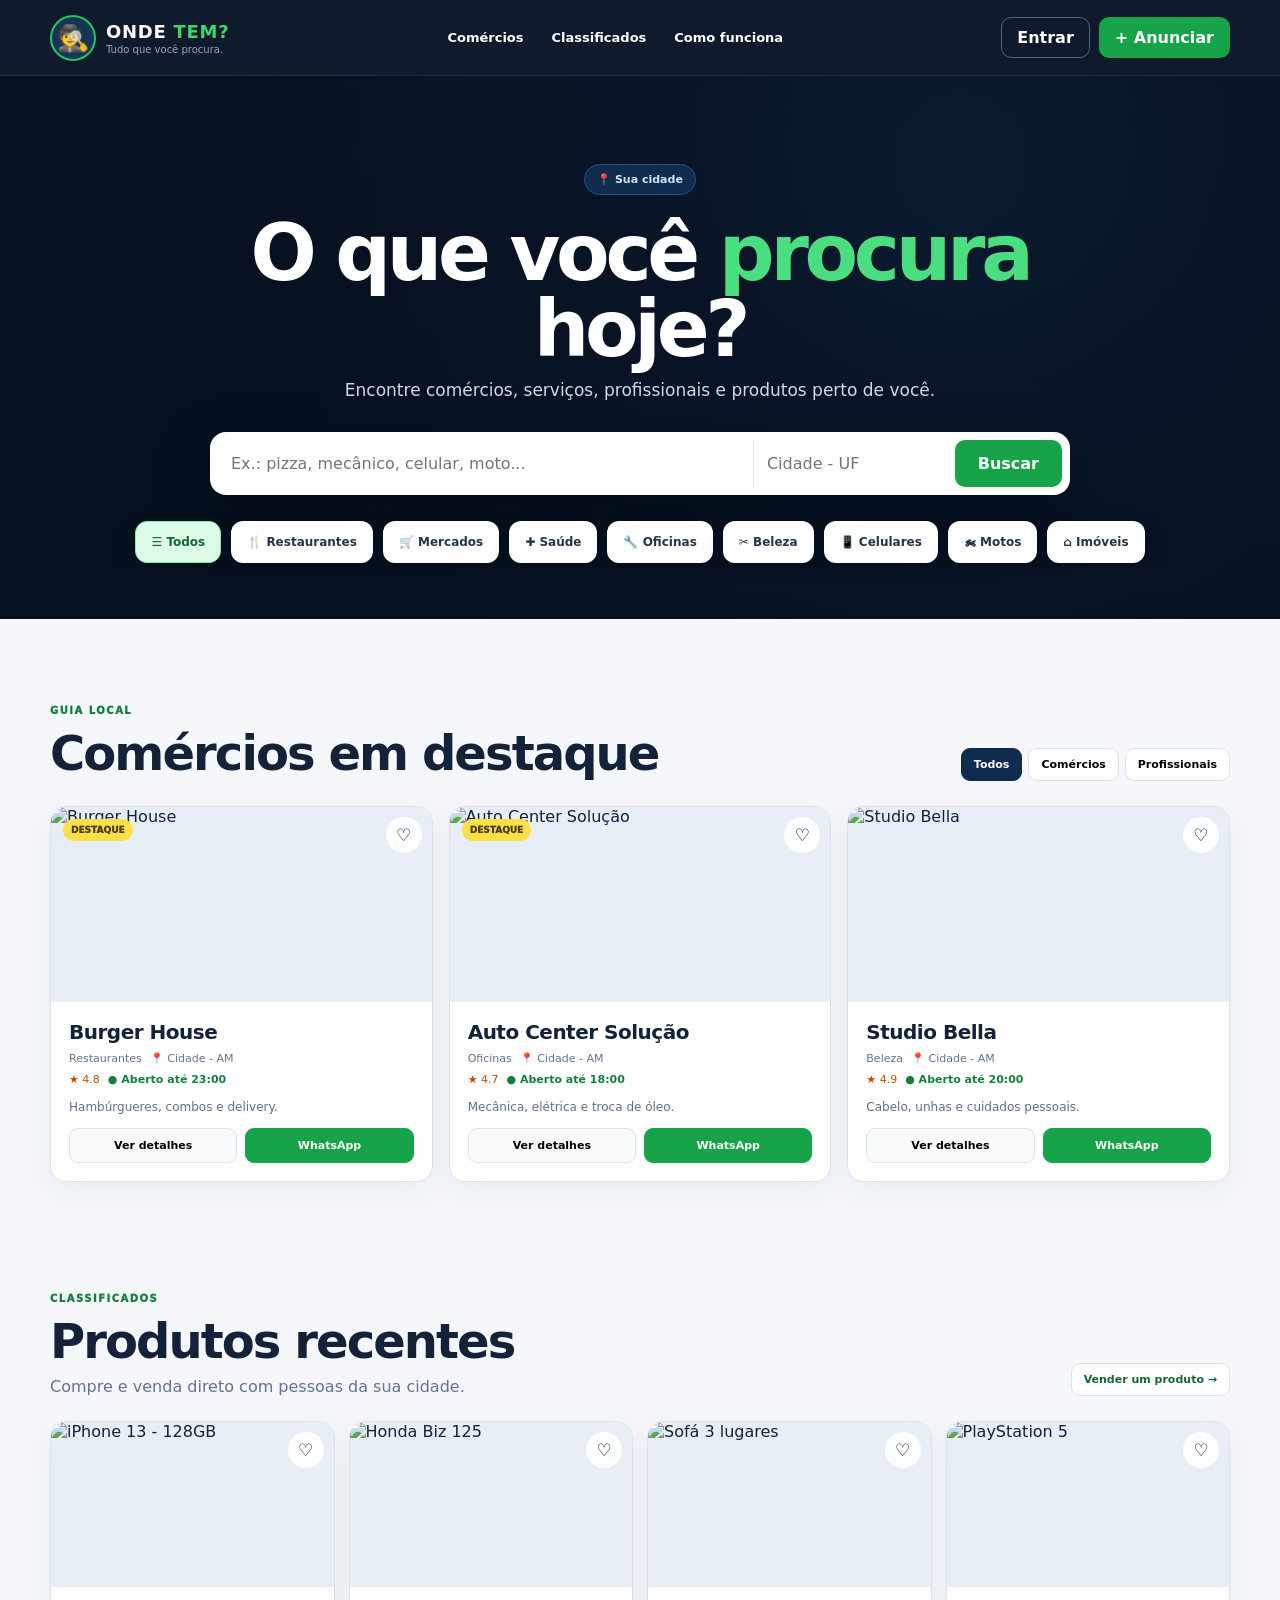
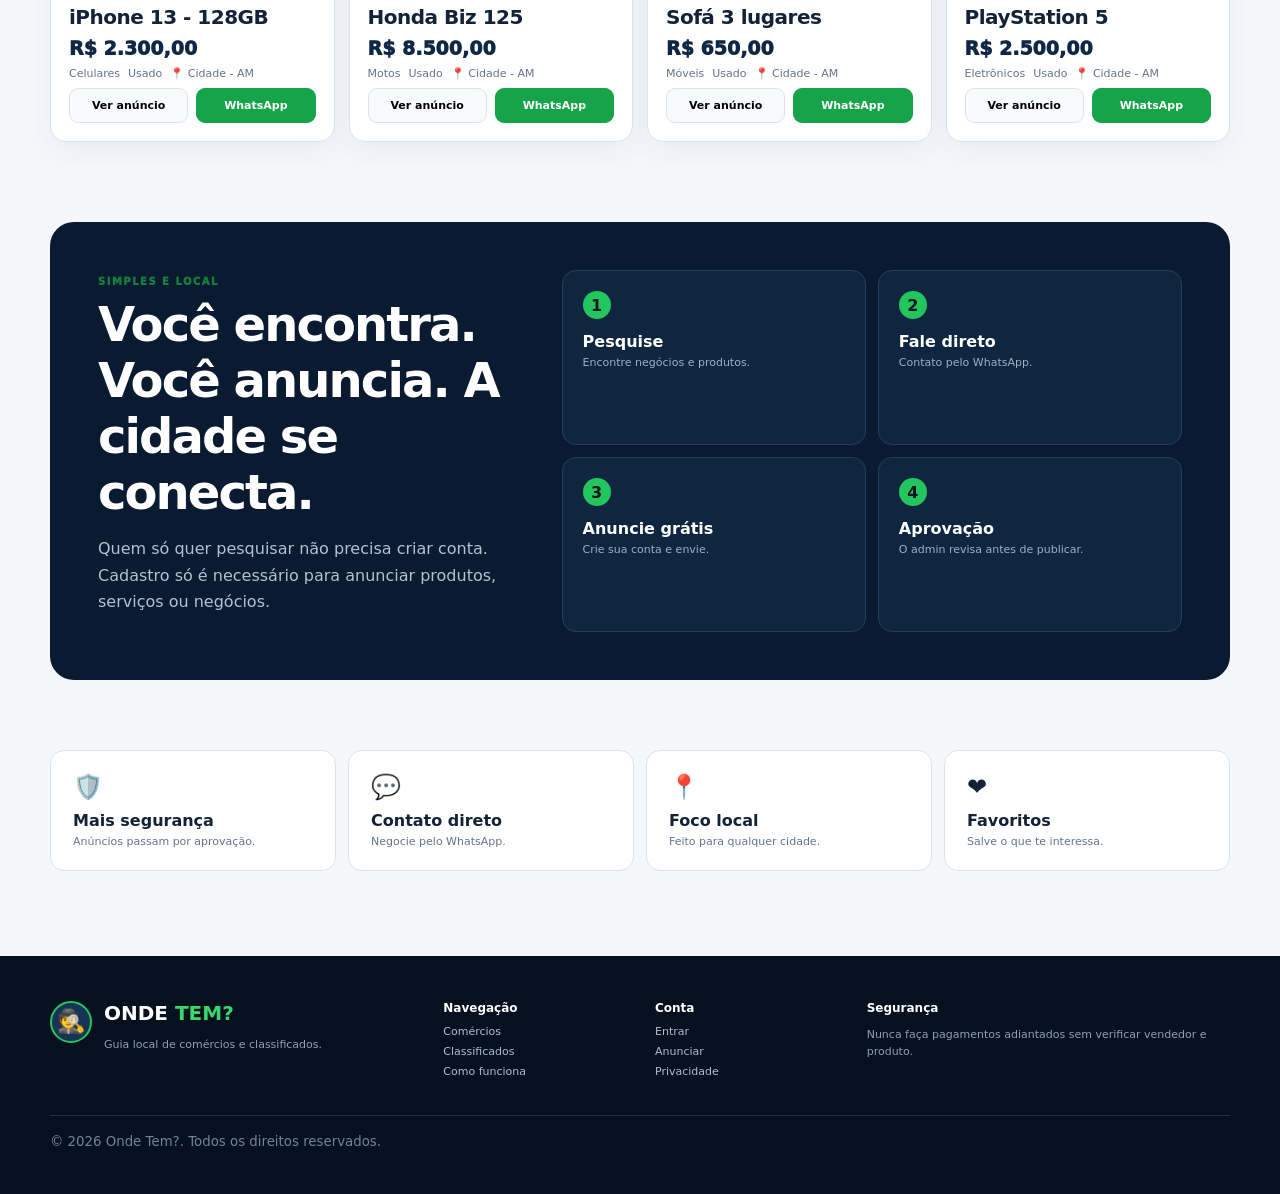
==== public/index.html @ 7b7d7f09 "Finalizar estrutura web, logo, privacidade e Cloudflare" ====
<!doctype html>
<html lang="pt-BR">
<head>
  <meta charset="utf-8">
  <meta name="viewport" content="width=device-width,initial-scale=1">
  <meta name="theme-color" content="#081426">
  <meta name="description" content="Onde Tem? — encontre comércios, profissionais e classificados da sua cidade.">
  <meta property="og:title" content="Onde Tem? | Tudo que você procura, em um só lugar">
  <meta property="og:description" content="Comércios, profissionais e classificados perto de você.">
  <meta property="og:type" content="website">
  <title>Onde Tem? | Guia local e classificados</title>
  <link rel="manifest" href="/manifest.webmanifest">
  <link rel="stylesheet" href="/styles.css">
</head>
<body>
  <header class="topbar">
    <a class="brand" href="#inicio" aria-label="Onde Tem? - início">
      <span class="detective" aria-hidden="true">🕵️</span>
      <span class="brand-text"><strong>ONDE <b>TEM?</b></strong><small>Tudo que você procura.</small></span>
    </a>
    <nav class="desktop-nav" aria-label="Navegação principal">
      <a href="#comercios">Comércios</a>
      <a href="#classificados">Classificados</a>
      <a href="#como-funciona">Como funciona</a>
    </nav>
    <div class="header-actions">
      <button class="btn ghost" id="loginButton">Entrar</button>
      <button class="btn primary" id="announceButton">+ Anunciar</button>
    </div>
  </header>

  <main id="inicio">
    <section class="hero">
      <div class="hero-content">
        <span class="city-pill">📍 Sua cidade</span>
        <h1>O que você <em>procura</em> hoje?</h1>
        <p>Encontre comércios, serviços, profissionais e produtos perto de você.</p>
        <form class="search" id="searchForm">
          <input id="searchInput" type="search" maxlength="80" placeholder="Ex.: pizza, mecânico, celular, moto..." aria-label="Pesquisar">
          <input id="cityInput" type="text" maxlength="70" placeholder="Cidade - UF" aria-label="Cidade">
          <button type="submit">Buscar</button>
        </form>
        <div class="categories" id="categoryButtons">
          <button data-category="Todos" class="active">☰ Todos</button>
          <button data-category="Restaurantes">🍴 Restaurantes</button>
          <button data-category="Mercados">🛒 Mercados</button>
          <button data-category="Saúde">✚ Saúde</button>
          <button data-category="Oficinas">🔧 Oficinas</button>
          <button data-category="Beleza">✂ Beleza</button>
          <button data-category="Celulares">📱 Celulares</button>
          <button data-category="Motos">🏍 Motos</button>
          <button data-category="Imóveis">⌂ Imóveis</button>
        </div>
      </div>
    </section>

    <section class="section" id="comercios">
      <div class="section-head">
        <div><span class="kicker">GUIA LOCAL</span><h2>Comércios em destaque</h2></div>
        <div class="filters"><button data-filter="all" class="active">Todos</button><button data-filter="business">Comércios</button><button data-filter="professional">Profissionais</button></div>
      </div>
      <div class="cards" id="businessGrid"></div>
    </section>

    <section class="section alt" id="classificados">
      <div class="section-head">
        <div><span class="kicker">CLASSIFICADOS</span><h2>Produtos recentes</h2><p>Compre e venda direto com pessoas da sua cidade.</p></div>
        <button class="text-button" id="sellButton">Vender um produto →</button>
      </div>
      <div class="listing-grid" id="listingGrid"></div>
    </section>

    <section class="how" id="como-funciona">
      <div class="how-copy"><span class="kicker">SIMPLES E LOCAL</span><h2>Você encontra. Você anuncia. A cidade se conecta.</h2><p>Quem só quer pesquisar não precisa criar conta. Cadastro só é necessário para anunciar produtos, serviços ou negócios.</p></div>
      <div class="steps">
        <article><b>1</b><strong>Pesquise</strong><span>Encontre negócios e produtos.</span></article>
        <article><b>2</b><strong>Fale direto</strong><span>Contato pelo WhatsApp.</span></article>
        <article><b>3</b><strong>Anuncie grátis</strong><span>Crie sua conta e envie.</span></article>
        <article><b>4</b><strong>Aprovação</strong><span>O admin revisa antes de publicar.</span></article>
      </div>
    </section>

    <section class="safety">
      <div><span>🛡️</span><strong>Mais segurança</strong><p>Anúncios passam por aprovação.</p></div>
      <div><span>💬</span><strong>Contato direto</strong><p>Negocie pelo WhatsApp.</p></div>
      <div><span>📍</span><strong>Foco local</strong><p>Feito para qualquer cidade.</p></div>
      <div><span>❤️</span><strong>Favoritos</strong><p>Salve o que te interessa.</p></div>
    </section>
  </main>

  <footer>
    <div class="footer-brand"><span class="detective">🕵️</span><div><strong>ONDE <b>TEM?</b></strong><p>Guia local de comércios e classificados.</p></div></div>
    <div><strong>Navegação</strong><a href="#comercios">Comércios</a><a href="#classificados">Classificados</a><a href="#como-funciona">Como funciona</a></div>
    <div><strong>Conta</strong><button class="linklike" id="footerLogin">Entrar</button><button class="linklike" id="footerAnnounce">Anunciar</button><a href="/privacidade.html">Privacidade</a></div>
    <div><strong>Segurança</strong><p>Nunca faça pagamentos adiantados sem verificar vendedor e produto.</p></div>
    <small>© 2026 Onde Tem?. Todos os direitos reservados.</small>
  </footer>

  <dialog id="authDialog">
    <div class="dialog-card auth-card">
      <button class="dialog-close" data-close="authDialog" aria-label="Fechar">×</button>
      <div class="dialog-brand"><span>🕵️</span><strong>Onde Tem?</strong></div>
      <div class="tabs"><button class="active" data-auth-tab="login">Entrar</button><button data-auth-tab="register">Criar conta</button></div>
      <form id="loginForm" class="form-panel active" data-auth-panel="login">
        <label>WhatsApp <input name="phone" inputmode="tel" maxlength="15" required placeholder="(92) 99999-9999"></label>
        <label>Senha <div class="password-wrap"><input name="password" type="password" minlength="8" maxlength="72" required><button type="button" data-show-password>👁</button></div></label>
        <button class="submit" type="submit">Entrar</button>
        <button type="button" class="text-button recovery-open">Esqueci minha senha</button>
      </form>
      <form id="registerForm" class="form-panel" data-auth-panel="register">
        <label>Nome completo <input name="name" maxlength="100" required></label>
        <label>WhatsApp <input name="phone" inputmode="tel" maxlength="15" required placeholder="(92) 99999-9999"></label>
        <label>Cidade <input name="city" maxlength="70" required placeholder="Cidade - UF"></label>
        <label>Senha <div class="password-wrap"><input name="password" type="password" minlength="8" maxlength="72" required placeholder="Mínimo 8 caracteres"><button type="button" data-show-password>👁</button></div></label>
        <label class="check"><input type="checkbox" required> <span>Li e aceito os termos e a política de privacidade.</span></label>
        <button class="submit" type="submit">Criar conta</button>
      </form>
      <p class="form-message" id="authMessage"></p>
    </div>
  </dialog>

  <dialog id="recoveryDialog">
    <div class="dialog-card small-card"><button class="dialog-close" data-close="recoveryDialog">×</button><span class="big-icon">💬</span><h3>Esqueceu a senha?</h3><p>Informe o WhatsApp cadastrado. A solicitação ficará disponível para o suporte confirmar sua identidade e ajudar no acesso.</p><form id="recoveryForm"><label>WhatsApp <input name="phone" maxlength="15" inputmode="tel" required></label><button class="submit">Pedir ajuda</button></form><p class="form-message" id="recoveryMessage"></p></div>
  </dialog>

  <dialog id="accountDialog">
    <div class="dialog-card dashboard-card"><button class="dialog-close" data-close="accountDialog">×</button><aside class="dash-nav"><div class="mini-user"><span>👤</span><div><strong id="dashName">Minha conta</strong><small id="dashPhone"></small></div></div><button class="active" data-dash="overview">Visão geral</button><button data-dash="my-listings">Meus anúncios</button><button data-dash="my-businesses">Meus negócios</button><button data-dash="favorites">Favoritos</button><button data-dash="password">Alterar senha</button><button data-dash="admin" id="adminNav" hidden>Painel Admin</button><button id="logoutButton" class="danger-link">Sair</button></aside><section class="dash-content" id="dashboardContent"></section></div>
  </dialog>

  <dialog id="createDialog">
    <div class="dialog-card create-card"><button class="dialog-close" data-close="createDialog">×</button><div class="tabs"><button class="active" data-create-tab="listing">Vender produto</button><button data-create-tab="business">Cadastrar negócio</button></div>
      <form id="listingForm" class="form-panel active" data-create-panel="listing">
        <h3>Novo classificado</h3>
        <label>Título <input name="title" maxlength="90" required placeholder="Ex.: Honda Biz 125"></label>
        <div class="form-row"><label>Categoria <select name="category" required><option value="">Selecione</option><option>Celulares</option><option>Motos</option><option>Eletrônicos</option><option>Móveis</option><option>Imóveis</option><option>Outros</option></select></label><label>Preço (R$) <input name="price" type="number" min="0" max="99999999" step="0.01" required></label></div>
        <div class="form-row"><label>Estado <select name="condition" required><option>Novo</option><option>Usado</option></select></label><label>Cidade <input name="city" maxlength="70" required></label></div>
        <label>Descrição <textarea name="description" maxlength="1000" rows="5" required></textarea></label>
        <label>Foto <input name="image" type="file" accept="image/png,image/jpeg,image/webp"></label>
        <button class="submit">Enviar para aprovação</button><p class="form-message" id="listingMessage"></p>
      </form>
      <form id="businessForm" class="form-panel" data-create-panel="business">
        <h3>Novo comércio ou serviço</h3>
        <label>Nome <input name="name" maxlength="100" required></label>
        <div class="form-row"><label>Tipo <select name="type" required><option value="business">Comércio</option><option value="professional">Profissional</option></select></label><label>Categoria <input name="category" maxlength="50" required placeholder="Ex.: Barbearia"></label></div>
        <label>Cidade <input name="city" maxlength="70" required></label><label>Endereço ou bairro <input name="address" maxlength="160" required></label><label>Horário <input name="hours" maxlength="100" placeholder="Seg-Sáb, 08:00-18:00"></label><label>Descrição <textarea name="description" maxlength="800" rows="4" required></textarea></label><label>Foto <input name="image" type="file" accept="image/png,image/jpeg,image/webp"></label>
        <button class="submit">Enviar para aprovação</button><p class="form-message" id="businessMessage"></p>
      </form>
    </div>
  </dialog>

  <dialog id="detailsDialog"><div class="dialog-card details-card"><button class="dialog-close" data-close="detailsDialog">×</button><div id="detailsContent"></div></div></dialog>
  <div class="toast" id="toast" role="status" aria-live="polite"></div>
  <script src="/app.js" defer></script>
</body>
</html>
---- styles.css ----
*{box-sizing:border-box}html{scroll-behavior:smooth}body{margin:0;font-family:Inter,system-ui,-apple-system,BlinkMacSystemFont,"Segoe UI",sans-serif;background:#f5f7fb;color:#132238}button,input,select,textarea{font:inherit}button{cursor:pointer}a{text-decoration:none;color:inherit}:root{--navy:#081426;--navy2:#0e203a;--green:#16a34a;--green2:#22c55e;--line:#dbe3ee;--muted:#64748b;--card:#fff;--danger:#dc2626}.topbar{position:sticky;top:0;z-index:50;display:flex;align-items:center;justify-content:space-between;gap:30px;min-height:76px;padding:0 max(20px,calc((100vw - 1180px)/2));background:rgba(8,20,38,.97);color:#fff;border-bottom:1px solid rgba(255,255,255,.08);backdrop-filter:blur(12px)}.brand{display:flex;align-items:center;gap:10px}.detective{display:grid;place-items:center;width:46px;height:46px;border-radius:50%;background:#163456;font-size:26px;border:2px solid #22c55e}.brand-text strong{display:block;font-size:18px;letter-spacing:.04em}.brand-text strong b,.footer-brand b{color:#38d66b}.brand-text small{display:block;color:#95a7bd;font-size:10px;margin-top:2px}.desktop-nav{display:flex;align-items:center;gap:28px;font-size:13px;font-weight:750}.desktop-nav a:hover{color:#4ade80}.header-actions{display:flex;gap:9px}.btn{border-radius:10px;padding:10px 15px;border:1px solid transparent;font-weight:850}.btn.ghost{background:transparent;color:#fff;border-color:#52637a}.btn.primary{background:var(--green);color:#fff}.hero{background:linear-gradient(rgba(6,15,29,.72),rgba(6,15,29,.82)),radial-gradient(circle at 75% 20%,#173e68 0,#0e203a 33%,#081426 72%);color:#fff}.hero-content{width:min(1180px,calc(100% - 38px));margin:0 auto;padding:88px 0 52px;text-align:center}.city-pill{display:inline-flex;padding:8px 12px;border-radius:999px;background:#102b4d;color:#cce8ff;font-size:11px;font-weight:800;border:1px solid #27537e}.hero h1{margin:20px auto 12px;font-size:clamp(44px,7vw,78px);line-height:.98;letter-spacing:-.055em;max-width:900px}.hero h1 em{font-style:normal;color:#4ade80}.hero p{margin:0 auto;color:#cfdae7;font-size:17px}.search{display:grid;grid-template-columns:minmax(0,1.5fr) minmax(180px,.55fr) auto;gap:9px;margin:32px auto 0;max-width:860px;padding:8px;border-radius:16px;background:#fff;box-shadow:0 20px 60px rgba(0,0,0,.3)}.search input{border:0;outline:0;padding:14px 13px;min-width:0}.search input+input{border-left:1px solid #e4e9ef}.search button{border:0;border-radius:10px;background:var(--green);color:#fff;font-weight:900;padding:0 23px}.categories{display:flex;gap:10px;overflow-x:auto;padding:26px 3px 4px;justify-content:center;scrollbar-width:none}.categories::-webkit-scrollbar{display:none}.categories button{flex:0 0 auto;border:1px solid rgba(255,255,255,.14);border-radius:12px;background:#fff;color:#24354b;padding:13px 15px;font-size:12px;font-weight:800;box-shadow:0 8px 25px rgba(0,0,0,.13)}.categories button.active{background:#dcfce7;border-color:#86efac;color:#166534}.section{width:min(1180px,calc(100% - 38px));margin:0 auto;padding:80px 0}.section.alt{padding-top:25px}.section-head{display:flex;align-items:flex-end;justify-content:space-between;gap:25px;margin-bottom:25px}.kicker{font-size:10px;letter-spacing:.15em;color:#15803d;font-weight:950}.section h2,.how h2{font-size:clamp(30px,5vw,48px);letter-spacing:-.04em;margin:7px 0 0}.section-head p{color:var(--muted);margin:8px 0 0}.filters{display:flex;gap:6px}.filters button,.text-button{border:1px solid var(--line);background:#fff;padding:9px 12px;border-radius:9px;font-size:11px;font-weight:800}.filters button.active{background:#0f2c50;color:#fff;border-color:#0f2c50}.text-button{color:#166534}.cards{display:grid;grid-template-columns:repeat(3,1fr);gap:16px}.business-card,.listing-card{background:#fff;border:1px solid var(--line);border-radius:16px;overflow:hidden;box-shadow:0 10px 30px rgba(18,43,72,.06)}.business-image,.listing-image{height:195px;background:#e8eef5;position:relative;overflow:hidden}.business-image img,.listing-image img{width:100%;height:100%;object-fit:cover;display:block}.badge{position:absolute;top:12px;left:12px;background:#fde047;color:#4a3d00;font-size:9px;font-weight:950;padding:6px 8px;border-radius:999px}.favorite{position:absolute;right:10px;top:10px;width:36px;height:36px;border:0;border-radius:50%;background:rgba(255,255,255,.92);font-size:17px}.card-body{padding:18px}.card-body h3{margin:0;font-size:20px;letter-spacing:-.025em}.card-meta{display:flex;flex-wrap:wrap;gap:8px;margin:8px 0;color:#64748b;font-size:11px}.rating{color:#b45309}.open{color:#15803d;font-weight:850}.card-body p{color:#607086;font-size:12px;line-height:1.55}.card-actions{display:flex;gap:8px}.card-actions button,.card-actions a{flex:1;border:1px solid var(--line);background:#f8fafc;border-radius:9px;padding:10px;font-weight:850;font-size:11px;text-align:center}.card-actions .wa{background:#16a34a;color:#fff;border-color:#16a34a}.listing-grid{display:grid;grid-template-columns:repeat(4,1fr);gap:14px}.listing-image{height:165px}.price{display:block;font-weight:950;font-size:19px;margin:8px 0;color:#0f2746}.how{width:min(1180px,calc(100% - 38px));margin:0 auto 70px;padding:48px;background:#0a1a30;color:#fff;border-radius:24px;display:grid;grid-template-columns:.8fr 1.2fr;gap:50px}.how-copy p{color:#b5c1d0;line-height:1.65}.steps{display:grid;grid-template-columns:repeat(2,1fr);gap:12px}.steps article{background:#102640;border:1px solid #264059;border-radius:14px;padding:20px}.steps b{display:grid;place-items:center;width:28px;height:28px;border-radius:50%;background:#22c55e;color:#071520}.steps strong,.steps span{display:block}.steps strong{margin:13px 0 5px}.steps span{font-size:11px;color:#9eb0c4}.safety{width:min(1180px,calc(100% - 38px));margin:0 auto 85px;display:grid;grid-template-columns:repeat(4,1fr);gap:12px}.safety div{background:#fff;border:1px solid var(--line);border-radius:14px;padding:22px}.safety span{font-size:24px}.safety strong{display:block;margin:10px 0 5px}.safety p{margin:0;color:#64748b;font-size:11px}footer{background:#06111f;color:#c2cfdf;padding:45px max(20px,calc((100vw - 1180px)/2));display:grid;grid-template-columns:2fr 1fr 1fr 2fr;gap:30px;position:relative}.footer-brand{display:flex;gap:12px}.footer-brand strong{color:#fff;font-size:20px}.footer-brand p,footer p{font-size:11px;color:#8da0b7;line-height:1.55}.footer-brand .detective{width:42px;height:42px;font-size:23px}footer>div>strong{display:block;color:#fff;margin-bottom:10px;font-size:12px}footer a,.linklike{display:block;margin:7px 0;color:#aebed2;font-size:11px;background:none;border:0;padding:0;text-align:left}footer small{grid-column:1/-1;padding-top:18px;border-top:1px solid #213044;color:#71839a}dialog{border:0;padding:0;background:transparent;max-width:none}dialog::backdrop{background:rgba(2,8,17,.76);backdrop-filter:blur(5px)}.dialog-card{position:relative;background:#fff;border-radius:18px;border:1px solid #dce4ee;box-shadow:0 30px 100px rgba(0,0,0,.35)}.auth-card{width:min(450px,calc(100vw - 24px));padding:28px}.dialog-close{position:absolute;right:14px;top:14px;width:38px;height:38px;border-radius:50%;border:1px solid var(--line);background:#fff;font-size:22px}.dialog-brand{text-align:center;font-size:18px;font-weight:900}.dialog-brand span{display:block;font-size:42px;margin-bottom:5px}.tabs{display:grid;grid-template-columns:repeat(2,1fr);gap:5px;background:#f1f5f9;padding:4px;border-radius:10px;margin:22px 0}.tabs button{border:0;background:transparent;padding:10px;border-radius:8px;font-weight:850;font-size:12px}.tabs button.active{background:#fff;box-shadow:0 3px 10px rgba(0,0,0,.06)}.form-panel{display:none}.form-panel.active{display:grid;gap:13px}.form-panel label,.small-card label{display:grid;gap:6px;font-size:11px;font-weight:800}.form-panel input,.form-panel select,.form-panel textarea,.small-card input{width:100%;border:1px solid #cfd8e5;border-radius:9px;padding:11px;outline:0}.form-panel input:focus,.form-panel select:focus,.form-panel textarea:focus{border-color:#16a34a}.password-wrap{display:grid;grid-template-columns:1fr auto;border:1px solid #cfd8e5;border-radius:9px;overflow:hidden}.password-wrap input{border:0!important;border-radius:0}.password-wrap button{border:0;background:#fff;padding:0 11px}.check{grid-template-columns:auto 1fr!important;align-items:start}.check input{width:16px!important}.submit{border:0;border-radius:9px;background:#16a34a;color:#fff;padding:12px 14px;font-weight:900}.form-message{min-height:18px;margin:5px 0 0;font-size:11px;color:#b91c1c;text-align:center}.small-card{width:min(430px,calc(100vw - 24px));padding:32px;text-align:center}.small-card p{color:#64748b;font-size:12px;line-height:1.6}.big-icon{font-size:42px}.dashboard-card{width:min(1050px,calc(100vw - 24px));min-height:610px;display:grid;grid-template-columns:240px 1fr;overflow:hidden}.dash-nav{background:#07172a;color:#d5e0ed;padding:25px 15px;display:flex;flex-direction:column;gap:4px}.mini-user{display:flex;align-items:center;gap:10px;padding:7px 8px 20px}.mini-user span{font-size:27px}.mini-user strong,.mini-user small{display:block}.mini-user small{color:#90a5bb;font-size:10px}.dash-nav button{border:0;background:transparent;color:#b9c8d8;text-align:left;padding:11px;border-radius:8px;font-size:12px;font-weight:750}.dash-nav button.active{background:#17314d;color:#fff}.dash-nav .danger-link{color:#fca5a5;margin-top:auto}.dash-content{padding:32px;overflow:auto}.dash-content h2{margin-top:0}.dash-stat-grid{display:grid;grid-template-columns:repeat(3,1fr);gap:12px}.dash-stat{border:1px solid var(--line);border-radius:12px;padding:18px}.dash-stat strong{display:block;font-size:26px}.dash-list{display:grid;gap:10px;margin-top:20px}.dash-item{border:1px solid var(--line);border-radius:10px;padding:14px;display:flex;justify-content:space-between;gap:15px;align-items:center}.dash-item small{color:#64748b}.dash-item button{border:1px solid var(--line);background:#fff;border-radius:7px;padding:7px 9px}.create-card{width:min(650px,calc(100vw - 24px));padding:27px}.create-card h3{margin:0 0 5px}.form-row{display:grid;grid-template-columns:1fr 1fr;gap:10px}.details-card{width:min(700px,calc(100vw - 24px));padding:28px}.details-card img{width:100%;max-height:340px;object-fit:cover;border-radius:12px}.toast{position:fixed;left:50%;bottom:25px;z-index:100;transform:translate(-50%,20px);opacity:0;pointer-events:none;background:#07172a;color:#fff;padding:12px 16px;border-radius:9px;font-size:12px;transition:.2s}.toast.show{opacity:1;transform:translate(-50%,0)}.empty{grid-column:1/-1;text-align:center;background:#fff;border:1px dashed #cbd5e1;border-radius:14px;padding:45px;color:#64748b}@media(max-width:900px){.desktop-nav{display:none}.cards{grid-template-columns:repeat(2,1fr)}.listing-grid{grid-template-columns:repeat(2,1fr)}.how{grid-template-columns:1fr}.safety{grid-template-columns:repeat(2,1fr)}footer{grid-template-columns:repeat(2,1fr)}}@media(max-width:620px){.topbar{min-height:66px;padding:0 12px}.brand-text small{display:none}.brand-text strong{font-size:15px}.detective{width:40px;height:40px;font-size:23px}.header-actions .ghost{display:none}.btn{padding:9px 11px;font-size:11px}.hero-content{padding:58px 0 35px}.hero h1{font-size:45px}.hero p{font-size:14px}.search{grid-template-columns:1fr}.search input+input{border-left:0;border-top:1px solid #e4e9ef}.search button{padding:13px}.categories{justify-content:flex-start}.section{padding:55px 0}.section-head{align-items:flex-start;flex-direction:column}.cards,.listing-grid{grid-template-columns:1fr}.business-image{height:210px}.listing-card{display:grid;grid-template-columns:125px 1fr}.listing-image{height:100%;min-height:160px}.how{padding:28px 22px}.steps{grid-template-columns:1fr}.safety{grid-template-columns:1fr 1fr}.safety div{padding:16px}footer{grid-template-columns:1fr}.dashboard-card{grid-template-columns:1fr}.dash-nav{flex-direction:row;overflow-x:auto;padding:14px}.mini-user{display:none}.dash-nav button{white-space:nowrap}.dash-nav .danger-link{margin-top:0}.dash-content{padding:20px}.dash-stat-grid{grid-template-columns:1fr}.form-row{grid-template-columns:1fr}.create-card{padding:22px 16px}.auth-card{padding:25px 18px}}
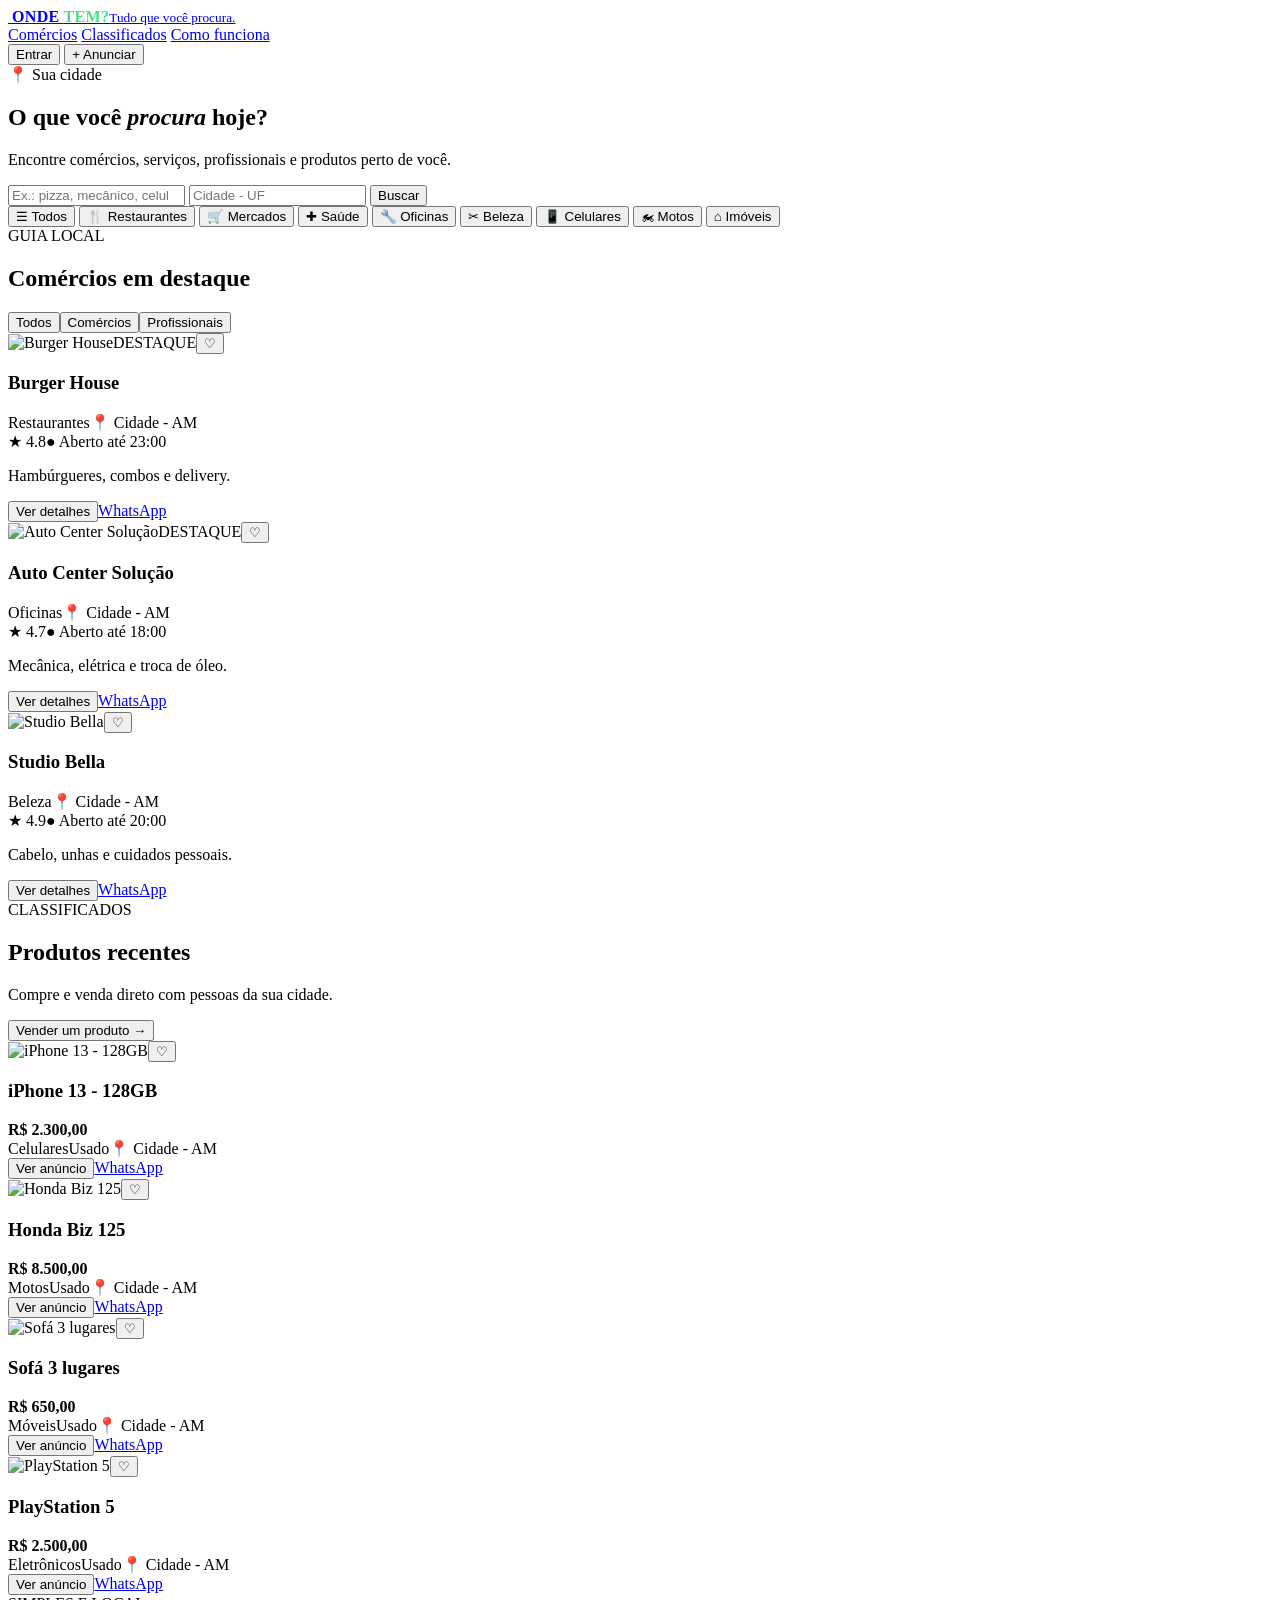
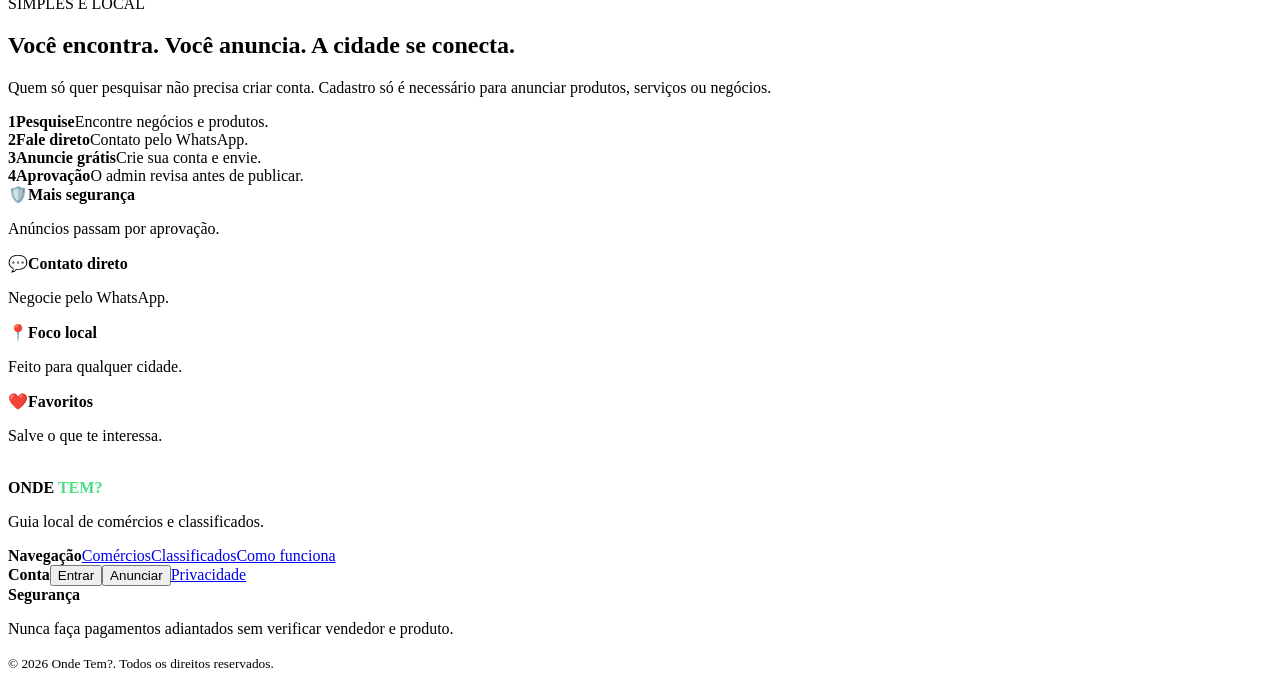
==== commit 0c2a460a: "Corrige caminhos dos arquivos para funcionar no Live Server" ====
--- a/public/index.html
+++ b/public/index.html
@@ -9,8 +9,8 @@
   <meta property="og:description" content="Comércios, profissionais e classificados perto de você.">
   <meta property="og:type" content="website">
   <title>Onde Tem? | Guia local e classificados</title>
-  <link rel="manifest" href="/manifest.webmanifest">
-  <link rel="stylesheet" href="/styles.css">
+  <link rel="manifest" href="./manifest.webmanifest">
+  <link rel="stylesheet" href="./styles.css">
 </head>
 <body>
   <header class="topbar">
@@ -91,7 +91,7 @@
   <footer>
     <div class="footer-brand"><span class="detective">🕵️</span><div><strong>ONDE <b>TEM?</b></strong><p>Guia local de comércios e classificados.</p></div></div>
     <div><strong>Navegação</strong><a href="#comercios">Comércios</a><a href="#classificados">Classificados</a><a href="#como-funciona">Como funciona</a></div>
-    <div><strong>Conta</strong><button class="linklike" id="footerLogin">Entrar</button><button class="linklike" id="footerAnnounce">Anunciar</button><a href="/privacidade.html">Privacidade</a></div>
+    <div><strong>Conta</strong><button class="linklike" id="footerLogin">Entrar</button><button class="linklike" id="footerAnnounce">Anunciar</button><a href="./privacidade.html">Privacidade</a></div>
     <div><strong>Segurança</strong><p>Nunca faça pagamentos adiantados sem verificar vendedor e produto.</p></div>
     <small>© 2026 Onde Tem?. Todos os direitos reservados.</small>
   </footer>
@@ -150,6 +150,6 @@
 
   <dialog id="detailsDialog"><div class="dialog-card details-card"><button class="dialog-close" data-close="detailsDialog">×</button><div id="detailsContent"></div></div></dialog>
   <div class="toast" id="toast" role="status" aria-live="polite"></div>
-  <script src="/app.js" defer></script>
+  <script src="./app.js" defer></script>
 </body>
 </html>
--- a/public/styles.css
+++ b/public/styles.css
@@ -0,0 +1,6 @@
+@import url('/base.css');
+.detective{font-size:0!important;background:transparent url('/logo-mark.svg') center/contain no-repeat!important;border:0!important;border-radius:0!important;width:50px!important;height:50px!important;flex:0 0 50px}
+.dialog-brand span{font-size:0!important;display:block;width:72px;height:72px;margin:0 auto 7px;background:url('/logo-mark.svg') center/contain no-repeat}
+.brand-text strong{letter-spacing:.02em}.brand-text strong b,.footer-brand b{color:#4ade80}
+.privacy-shell,.not-found-shell{min-height:100vh;background:#f5f7fb}.simple-header{background:#081426;color:#fff;padding:18px max(20px,calc((100vw - 900px)/2));display:flex;align-items:center;gap:12px}.simple-header img{width:52px;height:52px}.simple-header strong{font-size:20px}.simple-main{width:min(900px,calc(100% - 32px));margin:0 auto;padding:60px 0 90px}.simple-main h1{font-size:clamp(38px,7vw,64px);letter-spacing:-.05em;margin:0 0 16px;color:#081426}.simple-main h2{margin-top:34px;color:#0e203a}.simple-main p,.simple-main li{color:#52637a;line-height:1.75}.simple-main a{color:#15803d;font-weight:800}.not-found-shell{display:grid;place-items:center}.not-found-card{text-align:center;padding:35px}.not-found-card img{width:120px}.not-found-card h1{font-size:72px;margin:10px 0 0;color:#081426}.not-found-card p{color:#64748b}.not-found-card a{display:inline-block;margin-top:15px;background:#16a34a;color:white;padding:12px 18px;border-radius:10px;font-weight:900}
+@media(max-width:620px){.detective{width:43px!important;height:43px!important;flex-basis:43px}.dialog-brand span{width:62px;height:62px}}
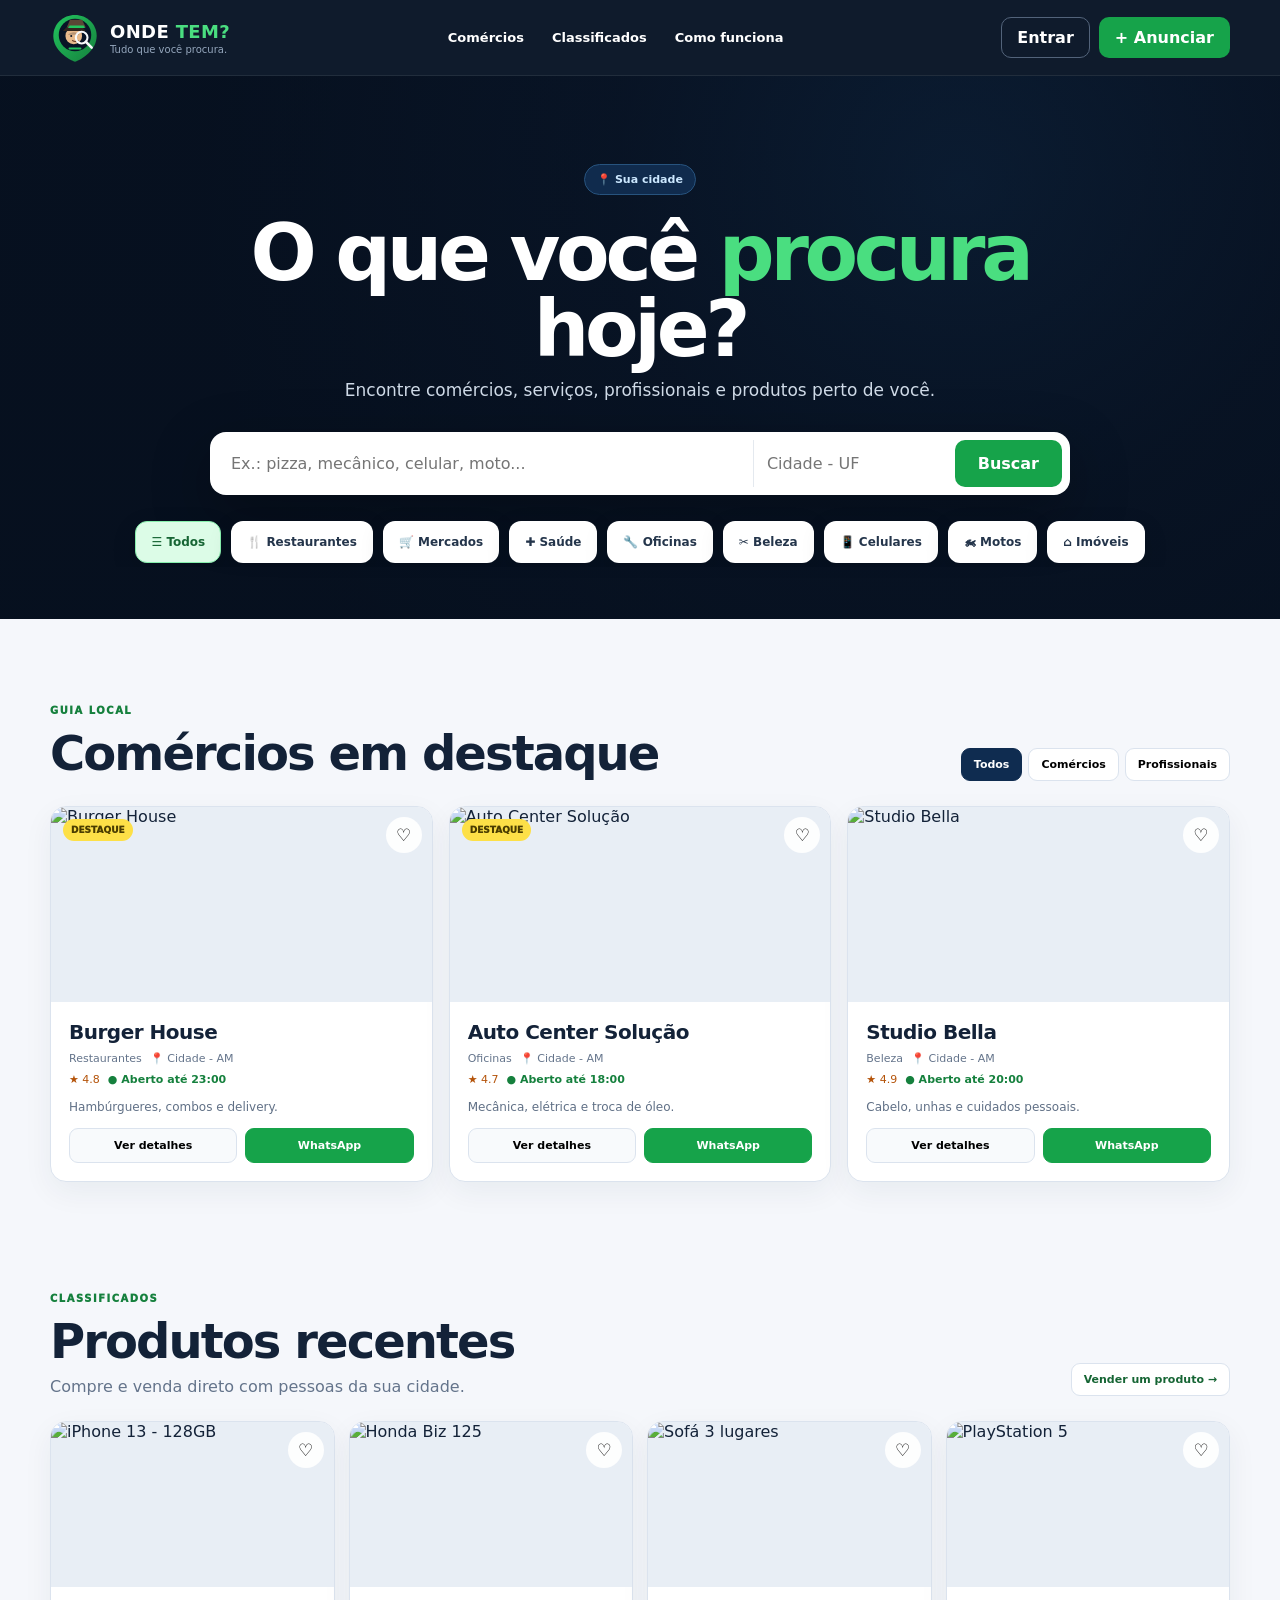
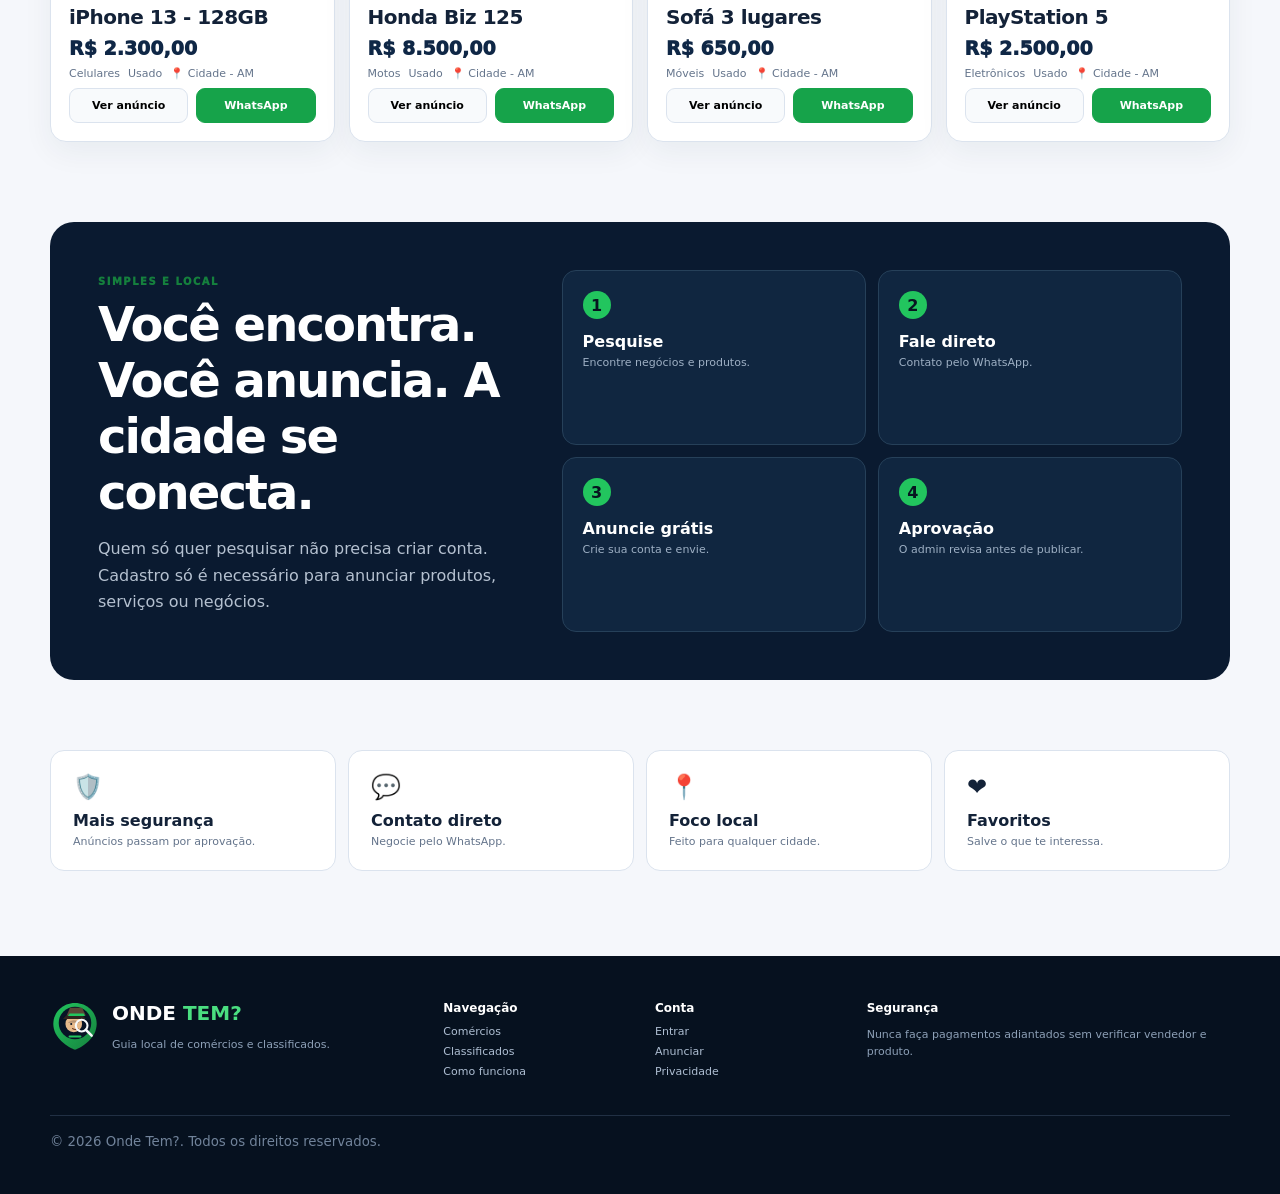
==== commit 72a1ee77: "feat: ativar editor de fotos nos formularios" ====
--- a/public/index.html
+++ b/public/index.html
@@ -151,5 +151,6 @@
   <dialog id="detailsDialog"><div class="dialog-card details-card"><button class="dialog-close" data-close="detailsDialog">×</button><div id="detailsContent"></div></div></dialog>
   <div class="toast" id="toast" role="status" aria-live="polite"></div>
   <script src="./app.js" defer></script>
+  <script src="./photo-editor.js" defer></script>
 </body>
 </html>
--- a/public/styles.css
+++ b/public/styles.css
@@ -1,6 +1,10 @@
-@import url('/base.css');
-.detective{font-size:0!important;background:transparent url('/logo-mark.svg') center/contain no-repeat!important;border:0!important;border-radius:0!important;width:50px!important;height:50px!important;flex:0 0 50px}
-.dialog-brand span{font-size:0!important;display:block;width:72px;height:72px;margin:0 auto 7px;background:url('/logo-mark.svg') center/contain no-repeat}
+@import url('./base.css');
+.detective{font-size:0!important;background:transparent url('./logo-mark.svg') center/contain no-repeat!important;border:0!important;border-radius:0!important;width:50px!important;height:50px!important;flex:0 0 50px}
+.dialog-brand span{font-size:0!important;display:block;width:72px;height:72px;margin:0 auto 7px;background:url('./logo-mark.svg') center/contain no-repeat}
 .brand-text strong{letter-spacing:.02em}.brand-text strong b,.footer-brand b{color:#4ade80}
 .privacy-shell,.not-found-shell{min-height:100vh;background:#f5f7fb}.simple-header{background:#081426;color:#fff;padding:18px max(20px,calc((100vw - 900px)/2));display:flex;align-items:center;gap:12px}.simple-header img{width:52px;height:52px}.simple-header strong{font-size:20px}.simple-main{width:min(900px,calc(100% - 32px));margin:0 auto;padding:60px 0 90px}.simple-main h1{font-size:clamp(38px,7vw,64px);letter-spacing:-.05em;margin:0 0 16px;color:#081426}.simple-main h2{margin-top:34px;color:#0e203a}.simple-main p,.simple-main li{color:#52637a;line-height:1.75}.simple-main a{color:#15803d;font-weight:800}.not-found-shell{display:grid;place-items:center}.not-found-card{text-align:center;padding:35px}.not-found-card img{width:120px}.not-found-card h1{font-size:72px;margin:10px 0 0;color:#081426}.not-found-card p{color:#64748b}.not-found-card a{display:inline-block;margin-top:15px;background:#16a34a;color:white;padding:12px 18px;border-radius:10px;font-weight:900}
-@media(max-width:620px){.detective{width:43px!important;height:43px!important;flex-basis:43px}.dialog-brand span{width:62px;height:62px}}
+
+.photo-field{display:grid;gap:10px;margin-top:4px}.photo-native-input{position:absolute!important;width:1px!important;height:1px!important;opacity:0!important;pointer-events:none!important}.photo-field-title{display:flex;align-items:end;justify-content:space-between;gap:14px}.photo-field-title strong{font-size:14px;color:#111827}.photo-field-title small{font-size:12px;color:#64748b;font-weight:600}.photo-picker{width:100%;display:flex;align-items:center;gap:13px;text-align:left;padding:14px 15px;border:1.5px dashed #b9c7d8;border-radius:15px;background:#f8fafc;color:#0f172a;cursor:pointer;transition:.18s ease}.photo-picker:hover,.photo-picker:focus-visible{border-color:#16a34a;background:#f0fdf4;outline:none;box-shadow:0 0 0 3px rgba(22,163,74,.1)}.photo-picker-icon{display:grid;place-items:center;width:46px;height:46px;flex:0 0 46px;border-radius:13px;background:#dcfce7;color:#15803d;font-size:25px;font-weight:500}.photo-picker>span:nth-child(2){display:grid;gap:3px;min-width:0}.photo-picker strong{font-size:14px}.photo-picker small{font-size:12px;color:#64748b;font-weight:600}.photo-picker-arrow{margin-left:auto;font-size:28px;color:#94a3b8}.photo-selected{display:none;grid-template-columns:112px 1fr;gap:14px;align-items:center;padding:12px;border:1px solid #dbe4ee;border-radius:16px;background:#fff}.photo-field.has-photo .photo-picker{display:none}.photo-field.has-photo .photo-selected{display:grid}.photo-preview-box{width:112px;aspect-ratio:4/3;border-radius:12px;overflow:hidden;background:#e2e8f0}.photo-preview-img{display:block;width:100%;height:100%;object-fit:cover}.photo-selected-info{display:grid;gap:5px;min-width:0}.photo-selected-info>strong{font-size:14px}.photo-selected-name{font-size:12px;color:#64748b;white-space:nowrap;overflow:hidden;text-overflow:ellipsis}.photo-selected-actions{display:flex;flex-wrap:wrap;gap:7px;margin-top:5px}.photo-selected-actions button{border:1px solid #cbd5e1;background:#fff;color:#0f172a;padding:7px 10px;border-radius:9px;font-weight:800;font-size:12px;cursor:pointer}.photo-selected-actions button:hover{background:#f8fafc}.photo-selected-actions .remove{color:#b91c1c;border-color:#fecaca;background:#fff7f7}
+.photo-editor-open{overflow:hidden}.photo-editor-overlay{position:fixed;inset:0;z-index:99999;display:grid;place-items:center;padding:18px;background:rgba(2,12,27,.78);backdrop-filter:blur(5px)}.photo-editor-overlay[hidden]{display:none}.photo-editor-card{width:min(620px,100%);max-height:calc(100vh - 36px);overflow:auto;background:#fff;border-radius:22px;box-shadow:0 28px 80px rgba(0,0,0,.34)}.photo-editor-head{display:flex;justify-content:space-between;align-items:center;padding:18px 20px;border-bottom:1px solid #e5e7eb}.photo-editor-head>div{display:grid;gap:2px}.photo-editor-head strong{font-size:20px;color:#0f172a}.photo-editor-head small{color:#64748b;font-weight:600}.photo-editor-close{width:40px;height:40px;border:1px solid #dbe4ee;border-radius:50%;background:#fff;font-size:25px;line-height:1;cursor:pointer}.photo-editor-stage{position:relative;margin:18px;background:#081426;border-radius:16px;overflow:hidden;box-shadow:inset 0 0 0 1px rgba(255,255,255,.12)}.photo-editor-stage canvas{display:block;width:100%;aspect-ratio:4/3;touch-action:none;cursor:grab}.photo-editor-stage canvas.dragging{cursor:grabbing}.photo-editor-hint{position:absolute;left:50%;bottom:12px;transform:translateX(-50%);padding:7px 10px;border-radius:999px;background:rgba(2,12,27,.72);color:#fff;font-size:11px;font-weight:800;pointer-events:none;white-space:nowrap}.photo-editor-controls{display:flex;align-items:center;justify-content:space-between;gap:12px;padding:0 18px 18px}.photo-zoom-row{display:flex;align-items:center;gap:9px;flex:1}.photo-zoom-row>button{width:38px;height:38px;border:1px solid #dbe4ee;border-radius:10px;background:#f8fafc;font-size:21px;font-weight:900;cursor:pointer}.photo-zoom-row label{display:grid;gap:5px;flex:1;font-size:12px;color:#64748b;font-weight:800}.photo-zoom{width:100%;accent-color:#16a34a}.photo-editor-reset{border:0;background:#eef2f7;color:#334155;border-radius:10px;padding:10px 12px;font-weight:800;cursor:pointer}.photo-editor-actions{display:grid;grid-template-columns:1fr 1.4fr;gap:10px;padding:16px 18px 18px;border-top:1px solid #e5e7eb}.photo-editor-actions button{min-height:48px;border-radius:12px;font-weight:900;font-size:14px;cursor:pointer}.photo-editor-cancel{border:1px solid #cbd5e1;background:#fff;color:#334155}.photo-editor-save{border:0;background:#16a34a;color:#fff}.photo-editor-save:disabled{opacity:.65;cursor:wait}
+
+@media(max-width:620px){.detective{width:43px!important;height:43px!important;flex-basis:43px}.dialog-brand span{width:62px;height:62px}.photo-field-title{align-items:start;flex-direction:column;gap:3px}.photo-selected{grid-template-columns:92px 1fr}.photo-preview-box{width:92px}.photo-editor-overlay{padding:0;place-items:end center}.photo-editor-card{width:100%;max-height:94vh;border-radius:22px 22px 0 0}.photo-editor-stage{margin:14px}.photo-editor-controls{align-items:stretch;flex-direction:column}.photo-editor-reset{width:100%}.photo-editor-actions{position:sticky;bottom:0;background:#fff}}
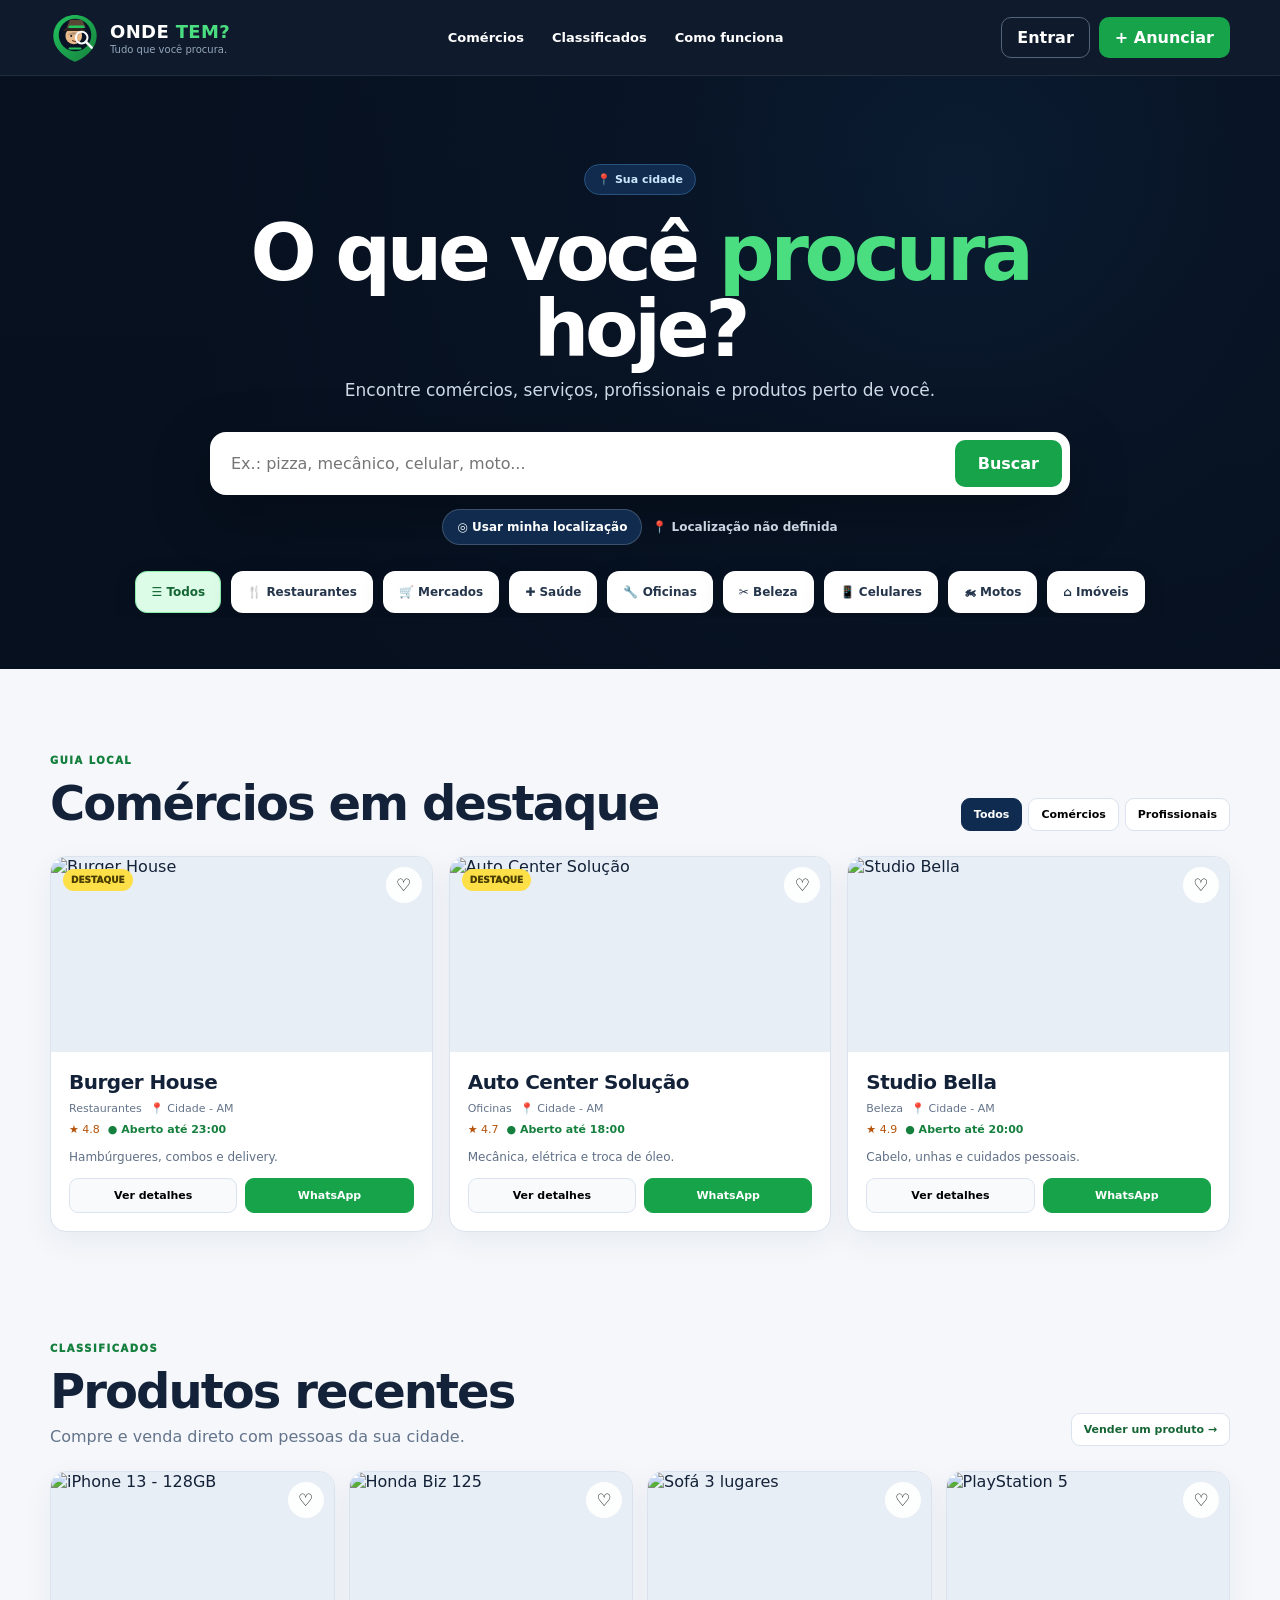
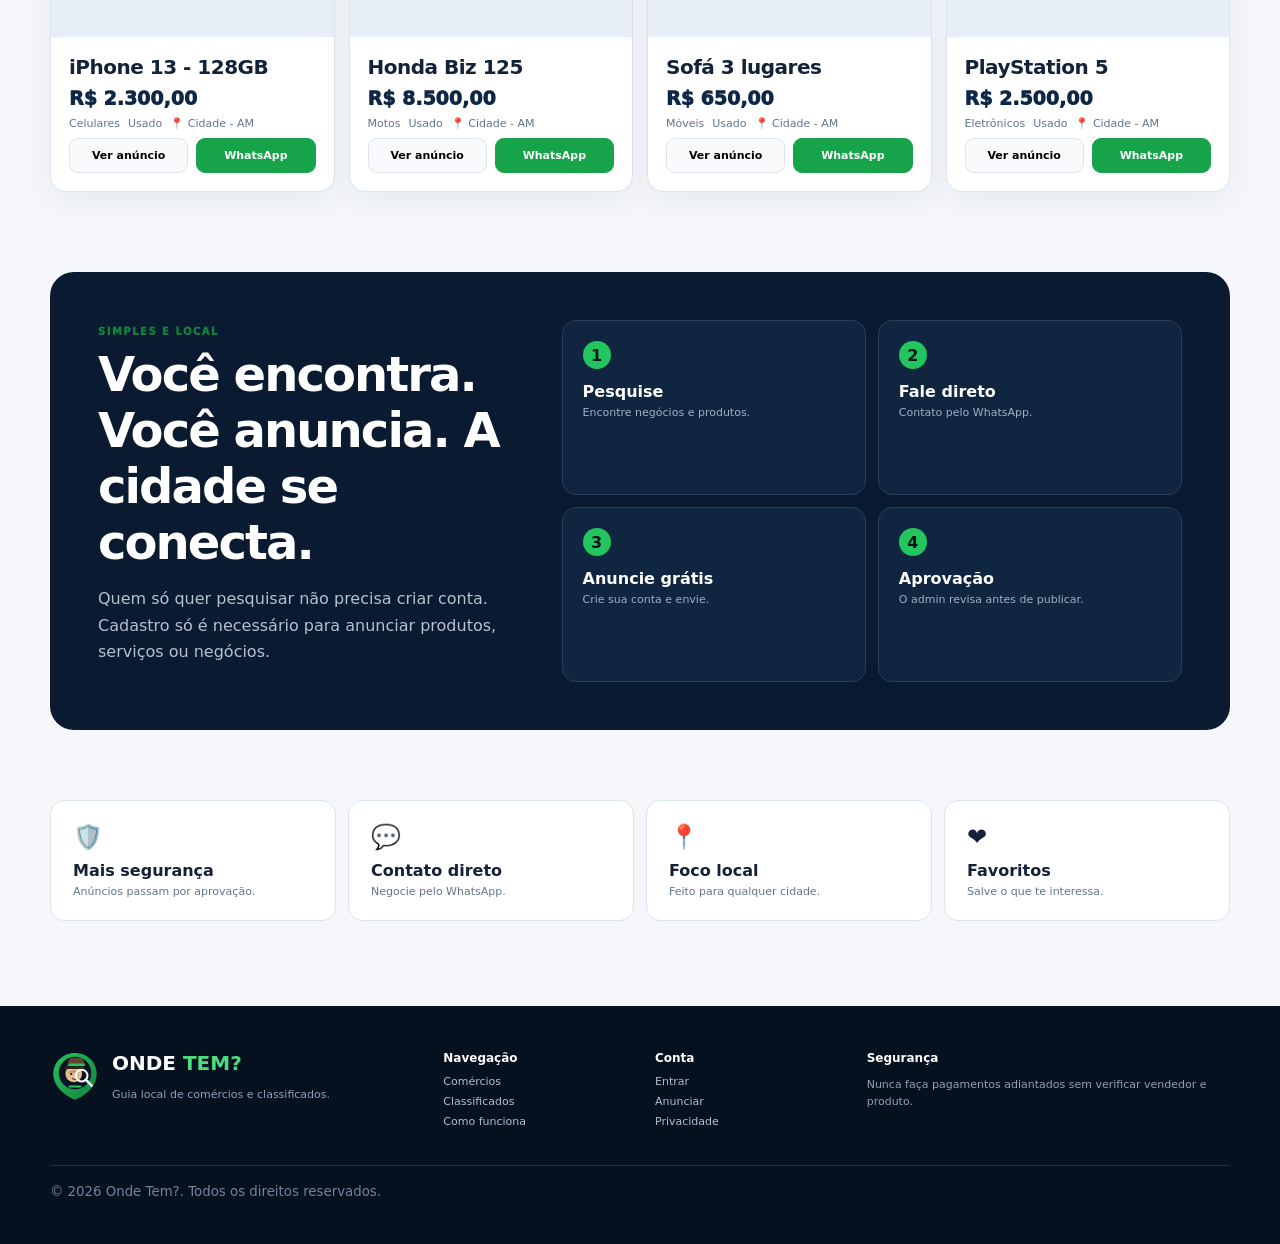
==== commit a396220a: "Carrega melhorias do painel diretamente na pagina" ====
--- a/public/index.html
+++ b/public/index.html
@@ -37,7 +37,7 @@
         <p>Encontre comércios, serviços, profissionais e produtos perto de você.</p>
         <form class="search" id="searchForm">
           <input id="searchInput" type="search" maxlength="80" placeholder="Ex.: pizza, mecânico, celular, moto..." aria-label="Pesquisar">
-          <input id="cityInput" type="text" maxlength="70" placeholder="Cidade - UF" aria-label="Cidade">
+          <input id="cityInput" type="hidden" value="" aria-hidden="true">
           <button type="submit">Buscar</button>
         </form>
         <div class="categories" id="categoryButtons">
@@ -124,7 +124,7 @@
   </dialog>
 
   <dialog id="accountDialog">
-    <div class="dialog-card dashboard-card"><button class="dialog-close" data-close="accountDialog">×</button><aside class="dash-nav"><div class="mini-user"><span>👤</span><div><strong id="dashName">Minha conta</strong><small id="dashPhone"></small></div></div><button class="active" data-dash="overview">Visão geral</button><button data-dash="my-listings">Meus anúncios</button><button data-dash="my-businesses">Meus negócios</button><button data-dash="favorites">Favoritos</button><button data-dash="password">Alterar senha</button><button data-dash="admin" id="adminNav" hidden>Painel Admin</button><button id="logoutButton" class="danger-link">Sair</button></aside><section class="dash-content" id="dashboardContent"></section></div>
+    <div class="dialog-card dashboard-card"><button class="dialog-close" data-close="accountDialog">×</button><aside class="dash-nav"><div class="mini-user"><span>👤</span><div><strong id="dashName">Minha conta</strong><small id="dashPhone"></small></div></div><button class="active" data-dash="overview">Visão geral</button><button data-dash="my-listings">Meus anúncios</button><button data-dash="my-businesses">Meus negócios</button><button data-dash="favorites">Favoritos</button><button data-dash="profile">Dados da conta</button><button data-dash="password">Alterar senha</button><button data-dash="admin" id="adminNav" hidden>Painel Admin</button><button id="logoutButton" class="danger-link">Sair</button></aside><section class="dash-content" id="dashboardContent"></section></div>
   </dialog>
 
   <dialog id="createDialog">
@@ -151,6 +151,7 @@
   <dialog id="detailsDialog"><div class="dialog-card details-card"><button class="dialog-close" data-close="detailsDialog">×</button><div id="detailsContent"></div></div></dialog>
   <div class="toast" id="toast" role="status" aria-live="polite"></div>
   <script src="./app.js" defer></script>
+  <script src="./enhancements.js?v=20260902-2" defer></script>
   <script src="./photo-editor.js" defer></script>
 </body>
 </html>
--- a/public/styles.css
+++ b/public/styles.css
@@ -1,4 +1,5 @@
 @import url('./base.css');
+@import url('./enhancements.css');
 .detective{font-size:0!important;background:transparent url('./logo-mark.svg') center/contain no-repeat!important;border:0!important;border-radius:0!important;width:50px!important;height:50px!important;flex:0 0 50px}
 .dialog-brand span{font-size:0!important;display:block;width:72px;height:72px;margin:0 auto 7px;background:url('./logo-mark.svg') center/contain no-repeat}
 .brand-text strong{letter-spacing:.02em}.brand-text strong b,.footer-brand b{color:#4ade80}
@@ -7,4 +8,8 @@
 .photo-field{display:grid;gap:10px;margin-top:4px}.photo-native-input{position:absolute!important;width:1px!important;height:1px!important;opacity:0!important;pointer-events:none!important}.photo-field-title{display:flex;align-items:end;justify-content:space-between;gap:14px}.photo-field-title strong{font-size:14px;color:#111827}.photo-field-title small{font-size:12px;color:#64748b;font-weight:600}.photo-picker{width:100%;display:flex;align-items:center;gap:13px;text-align:left;padding:14px 15px;border:1.5px dashed #b9c7d8;border-radius:15px;background:#f8fafc;color:#0f172a;cursor:pointer;transition:.18s ease}.photo-picker:hover,.photo-picker:focus-visible{border-color:#16a34a;background:#f0fdf4;outline:none;box-shadow:0 0 0 3px rgba(22,163,74,.1)}.photo-picker-icon{display:grid;place-items:center;width:46px;height:46px;flex:0 0 46px;border-radius:13px;background:#dcfce7;color:#15803d;font-size:25px;font-weight:500}.photo-picker>span:nth-child(2){display:grid;gap:3px;min-width:0}.photo-picker strong{font-size:14px}.photo-picker small{font-size:12px;color:#64748b;font-weight:600}.photo-picker-arrow{margin-left:auto;font-size:28px;color:#94a3b8}.photo-selected{display:none;grid-template-columns:112px 1fr;gap:14px;align-items:center;padding:12px;border:1px solid #dbe4ee;border-radius:16px;background:#fff}.photo-field.has-photo .photo-picker{display:none}.photo-field.has-photo .photo-selected{display:grid}.photo-preview-box{width:112px;aspect-ratio:4/3;border-radius:12px;overflow:hidden;background:#e2e8f0}.photo-preview-img{display:block;width:100%;height:100%;object-fit:cover}.photo-selected-info{display:grid;gap:5px;min-width:0}.photo-selected-info>strong{font-size:14px}.photo-selected-name{font-size:12px;color:#64748b;white-space:nowrap;overflow:hidden;text-overflow:ellipsis}.photo-selected-actions{display:flex;flex-wrap:wrap;gap:7px;margin-top:5px}.photo-selected-actions button{border:1px solid #cbd5e1;background:#fff;color:#0f172a;padding:7px 10px;border-radius:9px;font-weight:800;font-size:12px;cursor:pointer}.photo-selected-actions button:hover{background:#f8fafc}.photo-selected-actions .remove{color:#b91c1c;border-color:#fecaca;background:#fff7f7}
 .photo-editor-open{overflow:hidden}.photo-editor-overlay{position:fixed;inset:0;z-index:99999;display:grid;place-items:center;padding:18px;background:rgba(2,12,27,.78);backdrop-filter:blur(5px)}.photo-editor-overlay[hidden]{display:none}.photo-editor-card{width:min(620px,100%);max-height:calc(100vh - 36px);overflow:auto;background:#fff;border-radius:22px;box-shadow:0 28px 80px rgba(0,0,0,.34)}.photo-editor-head{display:flex;justify-content:space-between;align-items:center;padding:18px 20px;border-bottom:1px solid #e5e7eb}.photo-editor-head>div{display:grid;gap:2px}.photo-editor-head strong{font-size:20px;color:#0f172a}.photo-editor-head small{color:#64748b;font-weight:600}.photo-editor-close{width:40px;height:40px;border:1px solid #dbe4ee;border-radius:50%;background:#fff;font-size:25px;line-height:1;cursor:pointer}.photo-editor-stage{position:relative;margin:18px;background:#081426;border-radius:16px;overflow:hidden;box-shadow:inset 0 0 0 1px rgba(255,255,255,.12)}.photo-editor-stage canvas{display:block;width:100%;aspect-ratio:4/3;touch-action:none;cursor:grab}.photo-editor-stage canvas.dragging{cursor:grabbing}.photo-editor-hint{position:absolute;left:50%;bottom:12px;transform:translateX(-50%);padding:7px 10px;border-radius:999px;background:rgba(2,12,27,.72);color:#fff;font-size:11px;font-weight:800;pointer-events:none;white-space:nowrap}.photo-editor-controls{display:flex;align-items:center;justify-content:space-between;gap:12px;padding:0 18px 18px}.photo-zoom-row{display:flex;align-items:center;gap:9px;flex:1}.photo-zoom-row>button{width:38px;height:38px;border:1px solid #dbe4ee;border-radius:10px;background:#f8fafc;font-size:21px;font-weight:900;cursor:pointer}.photo-zoom-row label{display:grid;gap:5px;flex:1;font-size:12px;color:#64748b;font-weight:800}.photo-zoom{width:100%;accent-color:#16a34a}.photo-editor-reset{border:0;background:#eef2f7;color:#334155;border-radius:10px;padding:10px 12px;font-weight:800;cursor:pointer}.photo-editor-actions{display:grid;grid-template-columns:1fr 1.4fr;gap:10px;padding:16px 18px 18px;border-top:1px solid #e5e7eb}.photo-editor-actions button{min-height:48px;border-radius:12px;font-weight:900;font-size:14px;cursor:pointer}.photo-editor-cancel{border:1px solid #cbd5e1;background:#fff;color:#334155}.photo-editor-save{border:0;background:#16a34a;color:#fff}.photo-editor-save:disabled{opacity:.65;cursor:wait}
 
-@media(max-width:620px){.detective{width:43px!important;height:43px!important;flex-basis:43px}.dialog-brand span{width:62px;height:62px}.photo-field-title{align-items:start;flex-direction:column;gap:3px}.photo-selected{grid-template-columns:92px 1fr}.photo-preview-box{width:92px}.photo-editor-overlay{padding:0;place-items:end center}.photo-editor-card{width:100%;max-height:94vh;border-radius:22px 22px 0 0}.photo-editor-stage{margin:14px}.photo-editor-controls{align-items:stretch;flex-direction:column}.photo-editor-reset{width:100%}.photo-editor-actions{position:sticky;bottom:0;background:#fff}}
+.admin-review-list{display:grid;gap:18px;margin-top:22px}.admin-review-card{display:grid;grid-template-columns:220px 1fr;border:1px solid #dbe3ee;border-radius:18px;overflow:hidden;background:#fff;box-shadow:0 8px 26px rgba(15,39,70,.06)}.admin-review-image{min-height:220px;background:#e8eef5}.admin-review-image img{display:block;width:100%;height:100%;min-height:220px;object-fit:cover}.admin-review-noimage{height:100%;min-height:220px;display:grid;place-items:center;color:#64748b;font-weight:800;background:#f1f5f9}.admin-review-content{padding:20px;display:grid;align-content:start;gap:11px}.admin-review-type{font-size:10px;letter-spacing:.12em;color:#15803d;font-weight:950}.admin-review-head h3{margin:3px 0 0;font-size:24px;color:#0f172a}.admin-review-price{font-size:25px;font-weight:950;color:#0f2746}.admin-review-meta{display:flex;flex-wrap:wrap;gap:7px}.admin-review-meta span{padding:6px 9px;border-radius:999px;background:#f1f5f9;color:#475569;font-size:11px;font-weight:800}.admin-review-description{margin:0;color:#475569;line-height:1.6;font-size:13px;white-space:pre-wrap}.admin-review-extra{font-size:12px;color:#52637a;line-height:1.65}.admin-review-owner{display:flex;flex-wrap:wrap;gap:8px 15px;padding-top:10px;border-top:1px solid #edf1f5;color:#64748b;font-size:11px}.admin-review-actions{display:grid;grid-template-columns:1fr 1fr;gap:9px;margin-top:4px}.admin-review-actions button{min-height:45px;border-radius:11px;font-weight:900;border:1px solid transparent}.admin-review-actions .approve{background:#16a34a;color:#fff}.admin-review-actions .reject{background:#fff;color:#b91c1c;border-color:#fecaca}.admin-review-actions button:disabled{opacity:.55;cursor:wait}
+
+.profile-settings{max-width:520px}.profile-settings>p{color:#64748b;line-height:1.6}.profile-settings .form-panel{margin-top:22px}.profile-settings-note{padding:11px 13px;border-radius:10px;background:#eff6ff;color:#1e4b7a;font-size:12px;line-height:1.5}.profile-settings .submit:disabled{opacity:.6;cursor:wait}
+
+@media(max-width:620px){.detective{width:43px!important;height:43px!important;flex-basis:43px}.dialog-brand span{width:62px;height:62px}.header-actions{align-items:center;gap:7px}.header-actions .ghost{display:grid!important;place-items:center;width:40px;height:40px;flex:0 0 40px;padding:0;border-radius:50%;font-size:0;border-color:#52637a;background:#102640;color:#fff}.header-actions .ghost::before{content:'👤';font-size:18px;line-height:1}.header-actions .primary{white-space:nowrap}.photo-field-title{align-items:start;flex-direction:column;gap:3px}.photo-selected{grid-template-columns:92px 1fr}.photo-preview-box{width:92px}.photo-editor-overlay{padding:0;place-items:end center}.photo-editor-card{width:100%;max-height:94vh;border-radius:22px 22px 0 0}.photo-editor-stage{margin:14px}.photo-editor-controls{align-items:stretch;flex-direction:column}.photo-editor-reset{width:100%}.photo-editor-actions{position:sticky;bottom:0;background:#fff}.admin-review-card{grid-template-columns:1fr}.admin-review-image,.admin-review-image img,.admin-review-noimage{min-height:0;height:auto;aspect-ratio:4/3}.admin-review-content{padding:16px}.admin-review-head h3{font-size:21px}.admin-review-actions{position:sticky;bottom:0;background:#fff;padding-top:5px}.profile-settings{max-width:none}}
